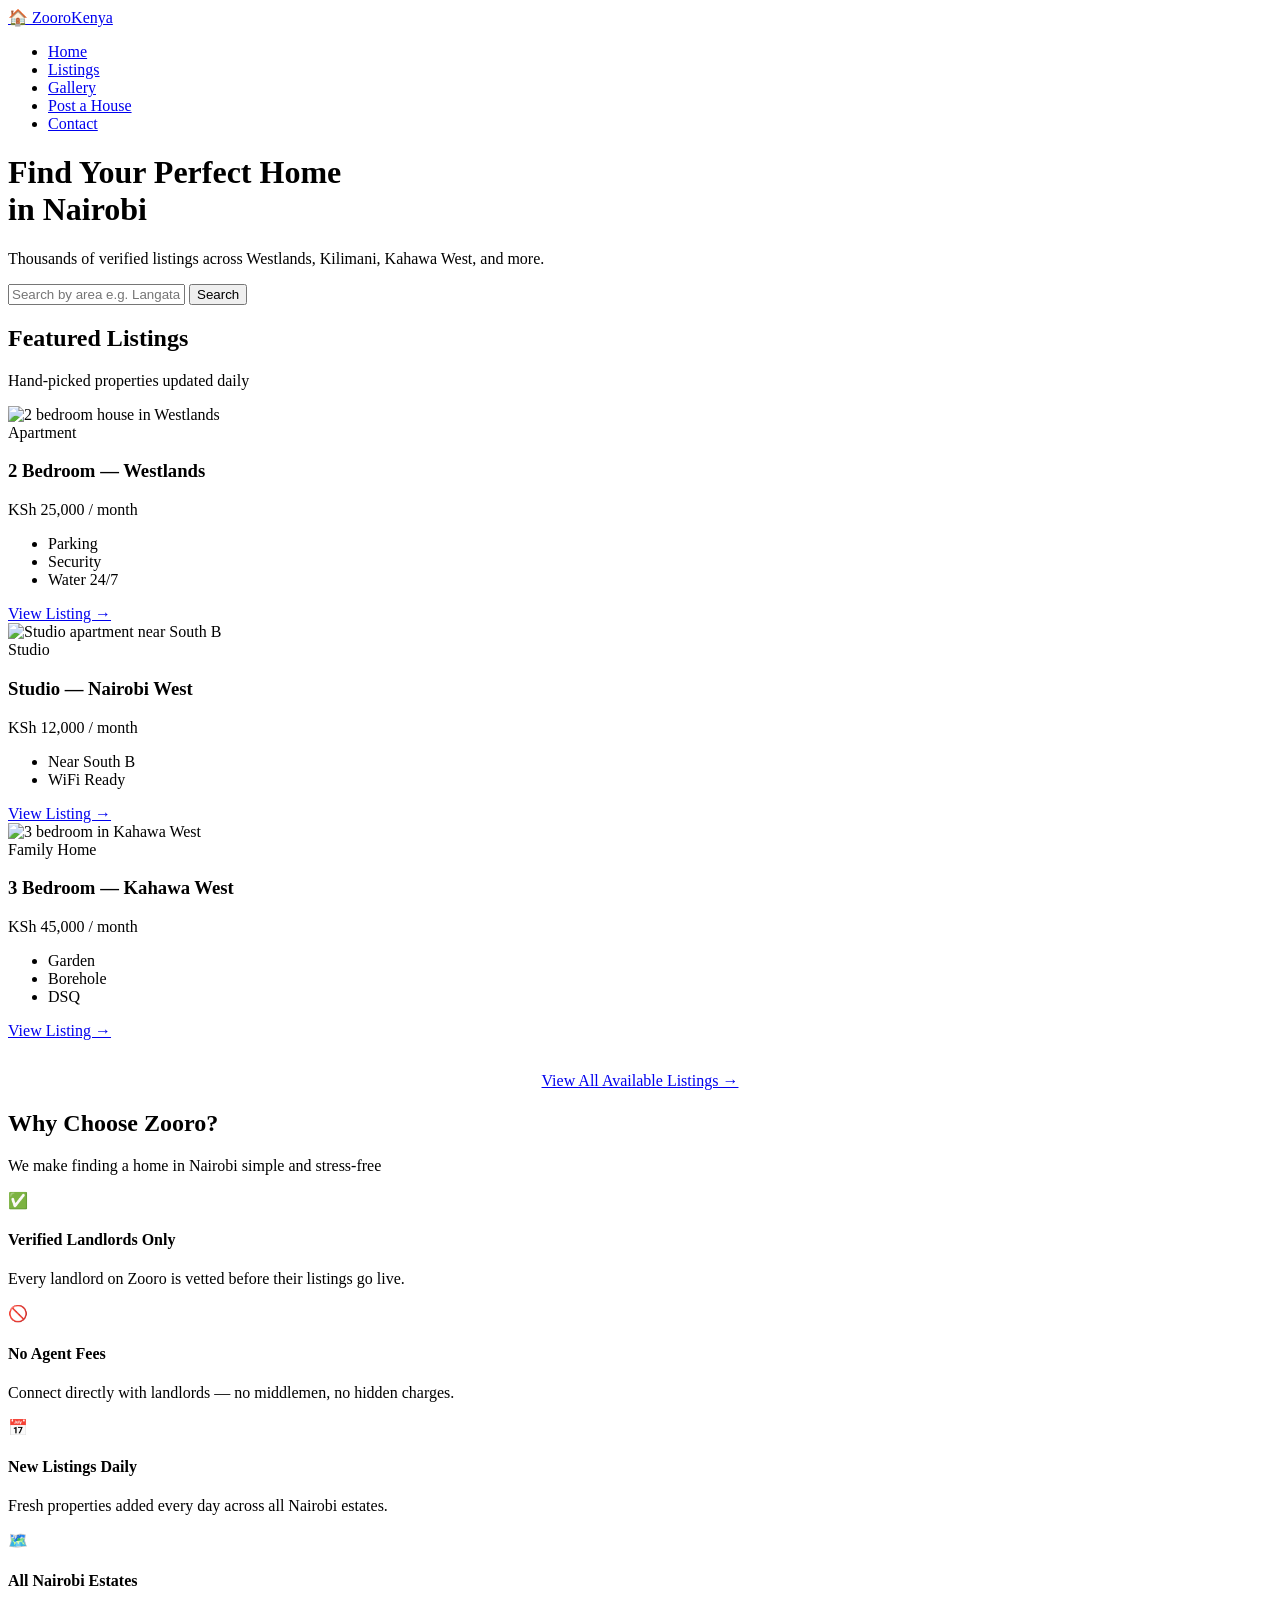
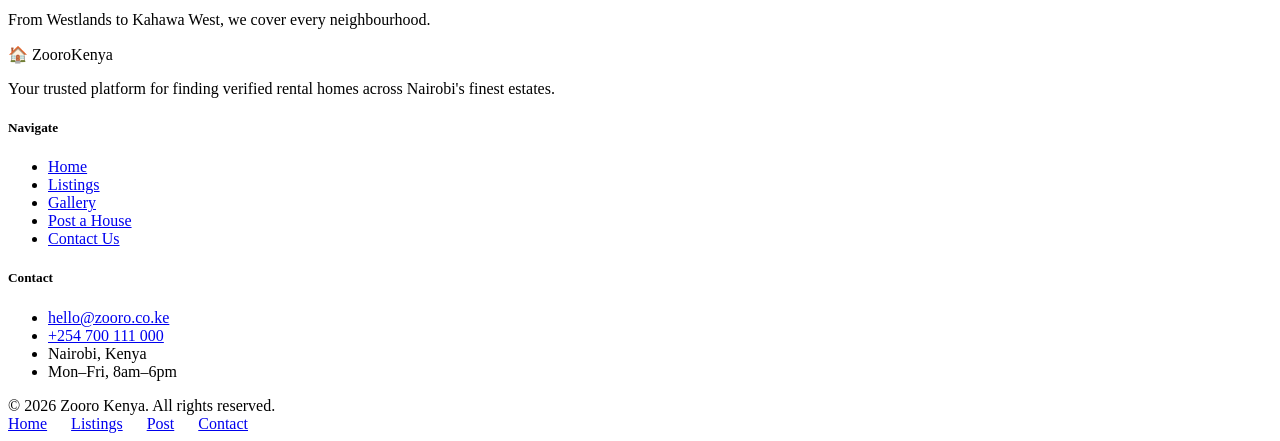
==== index.html @ 0224ecb9 "Add files via upload" ====
<!DOCTYPE html>
<html lang="en">
<head>
  <meta charset="UTF-8" />
  <meta name="viewport" content="width=device-width, initial-scale=1.0" />
  <title>Zooro — Find Your Home in Nairobi</title>
  <link rel="stylesheet" href="css/style.css" />
</head>
<body>

  <!-- NAVIGATION -->
  <nav>
    <div class="nav-container">
      <a href="index.html" class="nav-logo">
        <span class="logo-icon">🏠</span> Zooro<span>Kenya</span>
      </a>
      <ul class="nav-links">
        <li><a href="index.html" class="active">Home</a></li>
        <li><a href="listings.html">Listings</a></li>
        <li><a href="gallery.html">Gallery</a></li>
        <li><a href="post.html" class="nav-cta">Post a House</a></li>
        <li><a href="contact.html">Contact</a></li>
      </ul>
    </div>
  </nav>

  <!-- HERO -->
  <header class="hero">
    <div class="hero-content">
      <h1>Find Your Perfect Home<br/>in <span>Nairobi</span></h1>
      <p>Thousands of verified listings across Westlands, Kilimani, Kahawa West, and more.</p>
      <form class="search-bar" action="listings.html" method="get">
        <input type="text" name="area" placeholder="Search by area e.g. Langata, Kilimani..." />
        <button type="submit">Search</button>
      </form>
    </div>
  </header>

  <!-- FEATURED LISTINGS -->
  <section>
    <h2 class="section-title">Featured Listings</h2>
    <p class="section-subtitle">Hand-picked properties updated daily</p>
    <div class="listings-grid">

      <article class="listing-card">
        <img src="house1.jpg" alt="2 bedroom house in Westlands" />
        <div class="listing-card-body">
          <span class="listing-tag">Apartment</span>
          <h3>2 Bedroom — Westlands</h3>
          <p class="listing-price">KSh 25,000 <span>/ month</span></p>
          <ul class="listing-features">
            <li>Parking</li>
            <li>Security</li>
            <li>Water 24/7</li>
          </ul>
          <a href="listings.html" class="btn-view">View Listing →</a>
        </div>
      </article>

      <article class="listing-card">
        <img src="house2.jpg" alt="Studio apartment near South B" />
        <div class="listing-card-body">
          <span class="listing-tag">Studio</span>
          <h3>Studio — Nairobi West</h3>
          <p class="listing-price">KSh 12,000 <span>/ month</span></p>
          <ul class="listing-features">
            <li>Near South B</li>
            <li>WiFi Ready</li>
          </ul>
          <a href="listings.html" class="btn-view">View Listing →</a>
        </div>
      </article>

      <article class="listing-card">
        <img src="house3.jpg" alt="3 bedroom in Kahawa West" />
        <div class="listing-card-body">
          <span class="listing-tag">Family Home</span>
          <h3>3 Bedroom — Kahawa West</h3>
          <p class="listing-price">KSh 45,000 <span>/ month</span></p>
          <ul class="listing-features">
            <li>Garden</li>
            <li>Borehole</li>
            <li>DSQ</li>
          </ul>
          <a href="listings.html" class="btn-view">View Listing →</a>
        </div>
      </article>

    </div>
    <div style="text-align:center; margin-top:2rem;">
      <a href="listings.html" class="btn-primary">View All Available Listings →</a>
    </div>
  </section>

  <!-- WHY ZOORO -->
  <div class="features-section">
    <div class="features-inner">
      <h2 class="section-title">Why Choose Zooro?</h2>
      <p class="section-subtitle">We make finding a home in Nairobi simple and stress-free</p>
      <div class="features-grid">
        <div class="feature-card">
          <div class="feature-icon">✅</div>
          <h4>Verified Landlords Only</h4>
          <p>Every landlord on Zooro is vetted before their listings go live.</p>
        </div>
        <div class="feature-card">
          <div class="feature-icon">🚫</div>
          <h4>No Agent Fees</h4>
          <p>Connect directly with landlords — no middlemen, no hidden charges.</p>
        </div>
        <div class="feature-card">
          <div class="feature-icon">📅</div>
          <h4>New Listings Daily</h4>
          <p>Fresh properties added every day across all Nairobi estates.</p>
        </div>
        <div class="feature-card">
          <div class="feature-icon">🗺️</div>
          <h4>All Nairobi Estates</h4>
          <p>From Westlands to Kahawa West, we cover every neighbourhood.</p>
        </div>
      </div>
    </div>
  </div>

  <!-- FOOTER -->
  <footer>
    <div class="footer-inner">
      <div class="footer-brand">
        <div class="nav-logo">🏠 Zooro<span style="color:var(--gold)">Kenya</span></div>
        <p>Your trusted platform for finding verified rental homes across Nairobi's finest estates.</p>
      </div>
      <div class="footer-col">
        <h5>Navigate</h5>
        <ul>
          <li><a href="index.html">Home</a></li>
          <li><a href="listings.html">Listings</a></li>
          <li><a href="gallery.html">Gallery</a></li>
          <li><a href="post.html">Post a House</a></li>
          <li><a href="contact.html">Contact Us</a></li>
        </ul>
      </div>
      <div class="footer-col">
        <h5>Contact</h5>
        <ul>
          <li><a href="mailto:hello@zooro.co.ke">hello@zooro.co.ke</a></li>
          <li><a href="tel:+254700111000">+254 700 111 000</a></li>
          <li><span>Nairobi, Kenya</span></li>
          <li><span>Mon–Fri, 8am–6pm</span></li>
        </ul>
      </div>
    </div>
    <div class="footer-bottom">
      <span>© 2026 Zooro Kenya. All rights reserved.</span>
      <div style="display:flex;gap:1.5rem;">
        <a href="index.html">Home</a>
        <a href="listings.html">Listings</a>
        <a href="post.html">Post</a>
        <a href="contact.html">Contact</a>
      </div>
    </div>
  </footer>

</body>
</html>
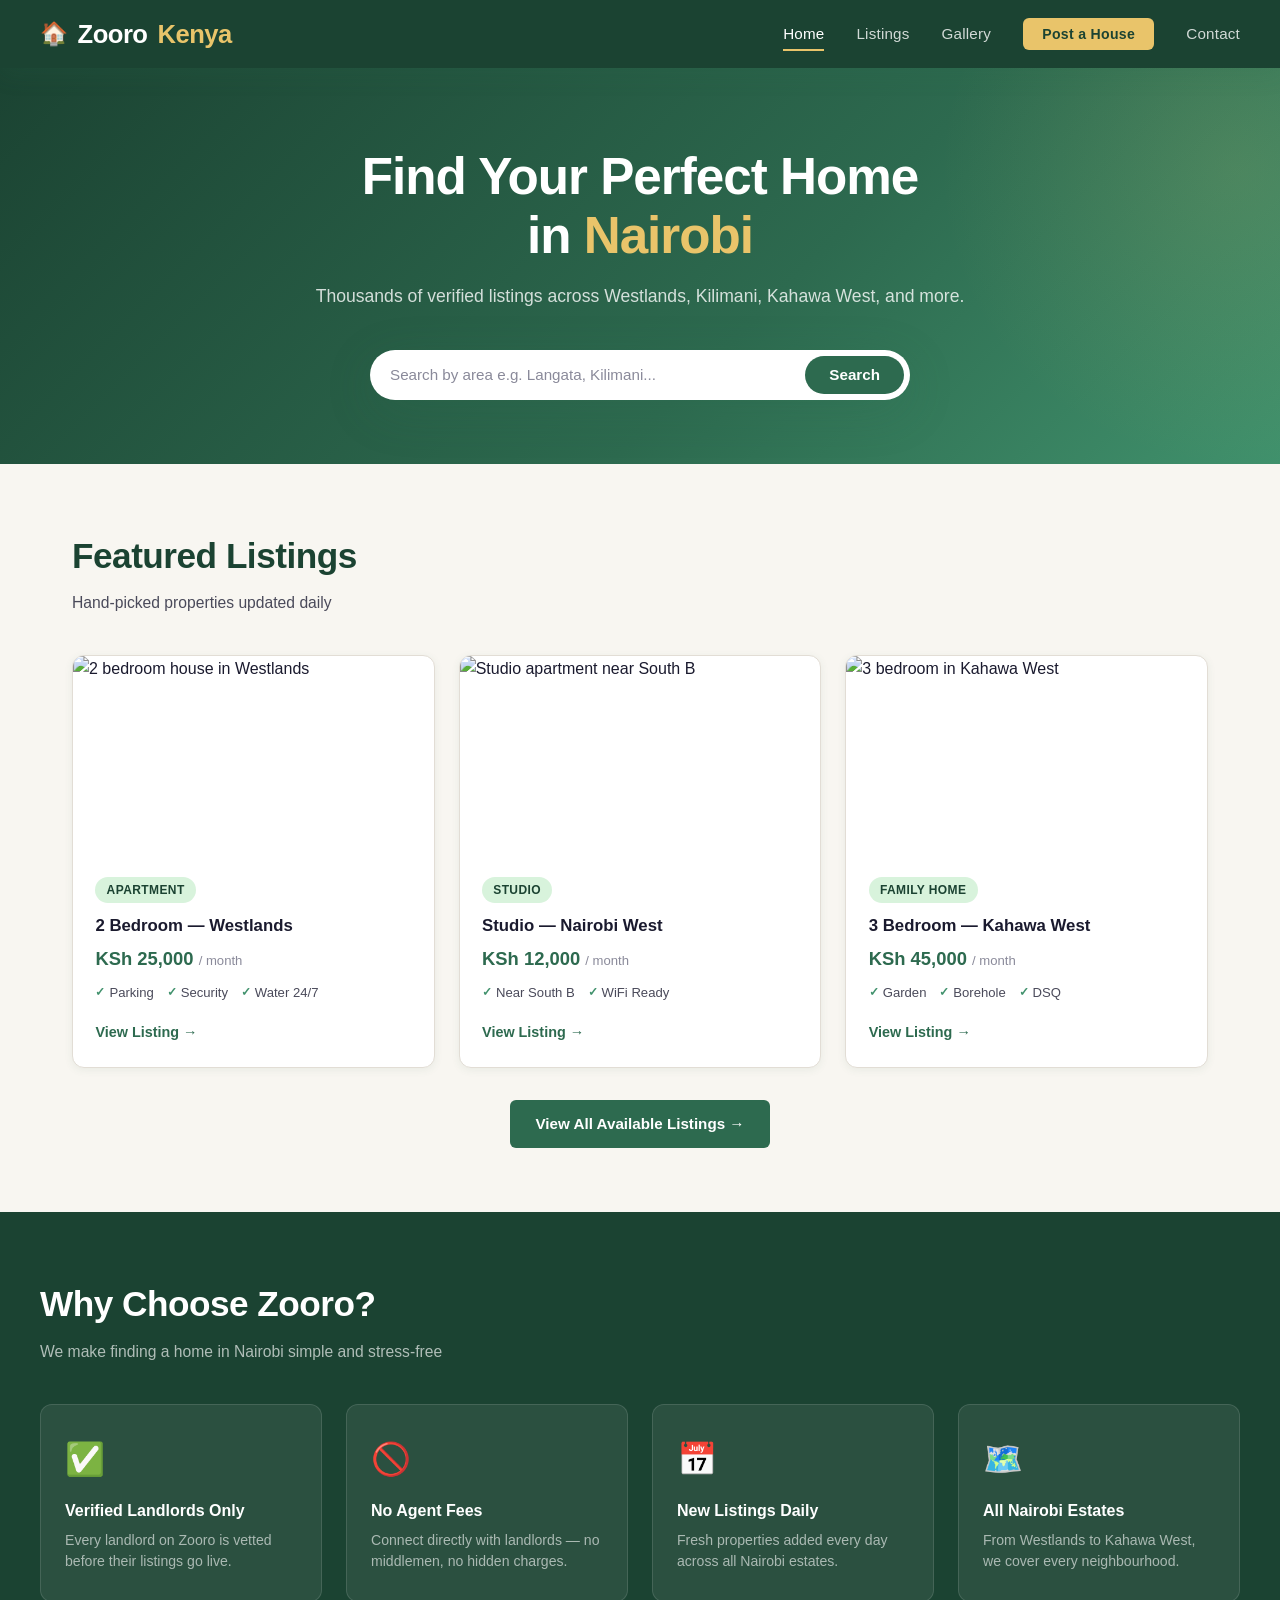
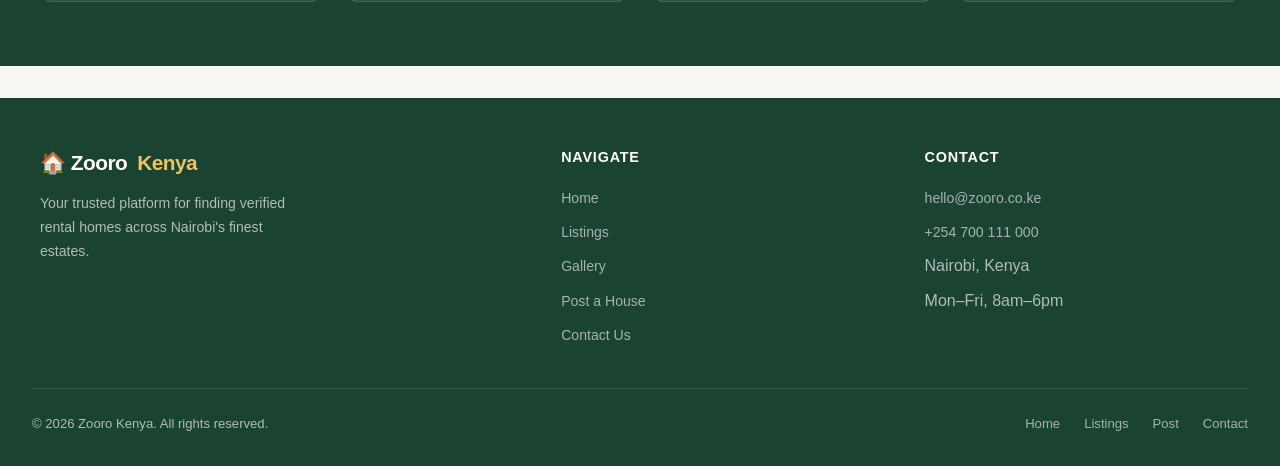
==== commit 93bd7180: "Update stylesheet link in index.html" ====
--- a/index.html
+++ b/index.html
@@ -4,7 +4,7 @@
   <meta charset="UTF-8" />
   <meta name="viewport" content="width=device-width, initial-scale=1.0" />
   <title>Zooro — Find Your Home in Nairobi</title>
-  <link rel="stylesheet" href="css/style.css" />
+  <link rel="stylesheet" href="style.css" />
 </head>
 <body>
 
--- a/style.css
+++ b/style.css
@@ -0,0 +1,1129 @@
+/* ============================================
+   ZOORO KENYA — External Stylesheet
+   CSS Lab | Web Application Development
+   ============================================ */
+
+/* --- Google Fonts Import --- */
+@import url('https://fonts.googleapis.com/css2?family=Outfit:wght@300;400;600;700;800&family=Inter:wght@300;400;500;600&display=swap');
+
+/* --- CSS Custom Properties (Tokens) --- */
+:root {
+  --green-dark:   #1B4332;
+  --green-main:   #2D6A4F;
+  --green-mid:    #40916C;
+  --green-light:  #95D5B2;
+  --green-pale:   #D8F3DC;
+  --gold:         #E9C46A;
+  --gold-dark:    #C9A227;
+  --bg:           #F8F6F1;
+  --bg-card:      #FFFFFF;
+  --text-dark:    #1A1A2E;
+  --text-mid:     #4A4A5A;
+  --text-light:   #8A8A9A;
+  --border:       #E2DDD5;
+  --shadow-sm:    0 2px 8px rgba(45,106,79,0.08);
+  --shadow-md:    0 6px 24px rgba(45,106,79,0.14);
+  --shadow-lg:    0 12px 48px rgba(45,106,79,0.18);
+  --radius-sm:    6px;
+  --radius-md:    12px;
+  --radius-lg:    20px;
+  --font-display: 'Outfit', sans-serif;
+  --font-body:    'Inter', sans-serif;
+  --transition:   all 0.3s cubic-bezier(0.4, 0, 0.2, 1);
+}
+
+/* --- Reset & Base --- */
+*, *::before, *::after {
+  box-sizing: border-box;
+  margin: 0;
+  padding: 0;
+}
+
+html { scroll-behavior: smooth; }
+
+body {
+  font-family: var(--font-body);
+  background-color: var(--bg);
+  color: var(--text-dark);
+  line-height: 1.6;
+  font-size: 16px;
+}
+
+img {
+  max-width: 100%;
+  display: block;
+}
+
+a {
+  color: var(--green-main);
+  text-decoration: none;
+  transition: var(--transition);
+}
+
+a:hover { color: var(--green-dark); }
+
+ul { list-style: none; }
+
+/* ============================================
+   NAVIGATION BAR — Flexbox
+   ============================================ */
+nav {
+  background-color: var(--green-dark);
+  padding: 0 2rem;
+  position: sticky;
+  top: 0;
+  z-index: 1000;
+  box-shadow: var(--shadow-md);
+}
+
+.nav-container {
+  display: flex;
+  align-items: center;
+  justify-content: space-between;
+  max-width: 1200px;
+  margin: 0 auto;
+  height: 68px;
+}
+
+.nav-logo {
+  display: flex;
+  align-items: center;
+  gap: 10px;
+  font-family: var(--font-display);
+  font-size: 1.6rem;
+  font-weight: 800;
+  color: #fff;
+  letter-spacing: -0.5px;
+}
+
+.nav-logo span {
+  color: var(--gold);
+}
+
+.nav-logo .logo-icon {
+  font-size: 1.4rem;
+}
+
+.nav-links {
+  display: flex;
+  align-items: center;
+  gap: 2rem;
+}
+
+.nav-links a {
+  color: rgba(255,255,255,0.80);
+  font-family: var(--font-body);
+  font-size: 0.95rem;
+  font-weight: 500;
+  padding: 0.4rem 0;
+  position: relative;
+  letter-spacing: 0.2px;
+}
+
+.nav-links a::after {
+  content: '';
+  position: absolute;
+  bottom: -2px;
+  left: 0;
+  width: 0;
+  height: 2px;
+  background: var(--gold);
+  transition: var(--transition);
+}
+
+.nav-links a:hover,
+.nav-links a.active {
+  color: #fff;
+}
+
+.nav-links a:hover::after,
+.nav-links a.active::after {
+  width: 100%;
+}
+
+.nav-links a.nav-cta {
+  background: var(--gold);
+  color: var(--green-dark);
+  padding: 0.5rem 1.2rem;
+  border-radius: var(--radius-sm);
+  font-weight: 700;
+  font-size: 0.88rem;
+  letter-spacing: 0.3px;
+}
+
+.nav-links a.nav-cta:hover {
+  background: var(--gold-dark);
+  color: #fff;
+}
+
+.nav-links a.nav-cta::after { display: none; }
+
+/* ============================================
+   HERO SECTION (index.html)
+   ============================================ */
+.hero {
+  background: linear-gradient(135deg, var(--green-dark) 0%, var(--green-main) 60%, var(--green-mid) 100%);
+  padding: 5rem 2rem 4rem;
+  text-align: center;
+  position: relative;
+  overflow: hidden;
+}
+
+.hero::before {
+  content: '';
+  position: absolute;
+  top: -50%;
+  right: -20%;
+  width: 600px;
+  height: 600px;
+  background: radial-gradient(circle, rgba(233,196,106,0.12) 0%, transparent 70%);
+  pointer-events: none;
+}
+
+.hero-content {
+  max-width: 720px;
+  margin: 0 auto;
+  position: relative;
+  z-index: 1;
+}
+
+.hero h1 {
+  font-family: var(--font-display);
+  font-size: clamp(2rem, 5vw, 3.2rem);
+  font-weight: 800;
+  color: #fff;
+  line-height: 1.15;
+  letter-spacing: -1px;
+  margin-bottom: 1rem;
+}
+
+.hero h1 span { color: var(--gold); }
+
+.hero p {
+  color: rgba(255,255,255,0.80);
+  font-size: 1.1rem;
+  margin-bottom: 2.5rem;
+  font-weight: 300;
+}
+
+/* Search Bar */
+.search-bar {
+  display: flex;
+  gap: 0;
+  max-width: 540px;
+  margin: 0 auto;
+  background: #fff;
+  border-radius: 50px;
+  padding: 6px 6px 6px 20px;
+  box-shadow: var(--shadow-lg);
+  align-items: center;
+}
+
+.search-bar input {
+  flex: 1;
+  border: none;
+  outline: none;
+  font-family: var(--font-body);
+  font-size: 0.95rem;
+  color: var(--text-dark);
+  background: transparent;
+}
+
+.search-bar input::placeholder { color: var(--text-light); }
+
+.search-bar button {
+  background: var(--green-main);
+  color: #fff;
+  border: none;
+  padding: 0.65rem 1.5rem;
+  border-radius: 50px;
+  font-family: var(--font-display);
+  font-size: 0.95rem;
+  font-weight: 600;
+  cursor: pointer;
+  transition: var(--transition);
+}
+
+.search-bar button:hover {
+  background: var(--green-dark);
+  transform: scale(1.03);
+}
+
+/* ============================================
+   SECTION SHARED STYLES
+   ============================================ */
+section {
+  padding: 4rem 2rem;
+  max-width: 1200px;
+  margin: 0 auto;
+}
+
+.section-title {
+  font-family: var(--font-display);
+  font-size: clamp(1.5rem, 3vw, 2.2rem);
+  font-weight: 700;
+  color: var(--green-dark);
+  margin-bottom: 0.4rem;
+  letter-spacing: -0.5px;
+}
+
+.section-subtitle {
+  color: var(--text-mid);
+  margin-bottom: 2.5rem;
+  font-size: 0.98rem;
+}
+
+/* ============================================
+   LISTING CARDS
+   ============================================ */
+.listings-grid {
+  display: grid;
+  grid-template-columns: repeat(auto-fit, minmax(280px, 1fr));
+  gap: 1.5rem;
+}
+
+.listing-card {
+  background: var(--bg-card);
+  border-radius: var(--radius-md);
+  overflow: hidden;
+  box-shadow: var(--shadow-sm);
+  border: 1px solid var(--border);
+  transition: var(--transition);
+}
+
+.listing-card:hover {
+  transform: translateY(-6px);
+  box-shadow: var(--shadow-lg);
+}
+
+.listing-card img {
+  width: 100%;
+  height: 200px;
+  object-fit: cover;
+}
+
+.listing-card-body {
+  padding: 1.2rem 1.4rem 1.4rem;
+}
+
+.listing-tag {
+  display: inline-block;
+  background: var(--green-pale);
+  color: var(--green-dark);
+  font-size: 0.75rem;
+  font-weight: 600;
+  padding: 0.2rem 0.7rem;
+  border-radius: 50px;
+  margin-bottom: 0.6rem;
+  letter-spacing: 0.4px;
+  text-transform: uppercase;
+}
+
+.listing-card h3 {
+  font-family: var(--font-display);
+  font-size: 1.05rem;
+  font-weight: 700;
+  color: var(--text-dark);
+  margin-bottom: 0.3rem;
+}
+
+.listing-price {
+  font-size: 1.15rem;
+  font-weight: 700;
+  color: var(--green-main);
+  margin-bottom: 0.5rem;
+}
+
+.listing-price span {
+  font-size: 0.82rem;
+  font-weight: 400;
+  color: var(--text-light);
+}
+
+.listing-features {
+  display: flex;
+  gap: 0.8rem;
+  flex-wrap: wrap;
+  margin-bottom: 1rem;
+}
+
+.listing-features li {
+  font-size: 0.82rem;
+  color: var(--text-mid);
+  display: flex;
+  align-items: center;
+  gap: 4px;
+}
+
+.listing-features li::before {
+  content: '✓';
+  color: var(--green-mid);
+  font-weight: 700;
+  font-size: 0.75rem;
+}
+
+.btn-view {
+  display: inline-flex;
+  align-items: center;
+  gap: 6px;
+  color: var(--green-main);
+  font-weight: 600;
+  font-size: 0.9rem;
+  transition: var(--transition);
+}
+
+.btn-view:hover {
+  gap: 10px;
+  color: var(--green-dark);
+}
+
+/* ============================================
+   WHY CHOOSE ZOORO — Feature Grid
+   ============================================ */
+.features-section {
+  background: var(--green-dark);
+  padding: 4rem 2rem;
+}
+
+.features-inner {
+  max-width: 1200px;
+  margin: 0 auto;
+}
+
+.features-section .section-title { color: #fff; }
+.features-section .section-subtitle { color: rgba(255,255,255,0.65); }
+
+.features-grid {
+  display: grid;
+  grid-template-columns: repeat(auto-fit, minmax(220px, 1fr));
+  gap: 1.5rem;
+  margin-top: 2rem;
+}
+
+.feature-card {
+  background: rgba(255,255,255,0.07);
+  border: 1px solid rgba(255,255,255,0.12);
+  border-radius: var(--radius-md);
+  padding: 1.8rem 1.5rem;
+  transition: var(--transition);
+}
+
+.feature-card:hover {
+  background: rgba(233,196,106,0.12);
+  border-color: var(--gold);
+  transform: translateY(-4px);
+}
+
+.feature-icon {
+  font-size: 2rem;
+  margin-bottom: 0.8rem;
+}
+
+.feature-card h4 {
+  font-family: var(--font-display);
+  color: #fff;
+  font-size: 1rem;
+  font-weight: 600;
+  margin-bottom: 0.4rem;
+}
+
+.feature-card p {
+  color: rgba(255,255,255,0.60);
+  font-size: 0.88rem;
+  line-height: 1.5;
+}
+
+/* ============================================
+   FILTER BAR (listings.html)
+   ============================================ */
+.filter-bar {
+  background: var(--bg-card);
+  border: 1px solid var(--border);
+  border-radius: var(--radius-md);
+  padding: 1.2rem 1.5rem;
+  display: flex;
+  gap: 1rem;
+  flex-wrap: wrap;
+  align-items: flex-end;
+  margin-bottom: 2rem;
+  box-shadow: var(--shadow-sm);
+}
+
+.filter-group {
+  display: flex;
+  flex-direction: column;
+  gap: 4px;
+  flex: 1;
+  min-width: 150px;
+}
+
+.filter-group label {
+  font-size: 0.78rem;
+  font-weight: 600;
+  color: var(--text-mid);
+  text-transform: uppercase;
+  letter-spacing: 0.5px;
+}
+
+.filter-group select {
+  padding: 0.6rem 0.9rem;
+  border: 1.5px solid var(--border);
+  border-radius: var(--radius-sm);
+  font-family: var(--font-body);
+  font-size: 0.92rem;
+  color: var(--text-dark);
+  background: var(--bg);
+  cursor: pointer;
+  transition: var(--transition);
+  appearance: none;
+  background-image: url("data:image/svg+xml,%3Csvg xmlns='http://www.w3.org/2000/svg' width='12' height='8' viewBox='0 0 12 8'%3E%3Cpath d='M1 1l5 5 5-5' stroke='%232D6A4F' stroke-width='1.5' fill='none' stroke-linecap='round'/%3E%3C/svg%3E");
+  background-repeat: no-repeat;
+  background-position: right 12px center;
+  padding-right: 2rem;
+}
+
+.filter-group select:focus {
+  outline: none;
+  border-color: var(--green-main);
+  box-shadow: 0 0 0 3px rgba(45,106,79,0.12);
+}
+
+/* Summary Table */
+.summary-table {
+  width: 100%;
+  border-collapse: collapse;
+  margin-top: 2.5rem;
+  background: var(--bg-card);
+  border-radius: var(--radius-md);
+  overflow: hidden;
+  box-shadow: var(--shadow-sm);
+}
+
+.summary-table th {
+  background: var(--green-dark);
+  color: #fff;
+  font-family: var(--font-display);
+  font-size: 0.88rem;
+  font-weight: 600;
+  padding: 1rem 1.2rem;
+  text-align: left;
+  letter-spacing: 0.4px;
+  text-transform: uppercase;
+}
+
+.summary-table td {
+  padding: 0.9rem 1.2rem;
+  font-size: 0.92rem;
+  color: var(--text-mid);
+  border-bottom: 1px solid var(--border);
+}
+
+.summary-table tr:last-child td { border-bottom: none; }
+
+.summary-table tr:hover td {
+  background: var(--green-pale);
+}
+
+.status-badge {
+  display: inline-block;
+  padding: 0.2rem 0.7rem;
+  border-radius: 50px;
+  font-size: 0.75rem;
+  font-weight: 600;
+}
+
+.status-badge.available {
+  background: #D8F3DC;
+  color: var(--green-dark);
+}
+
+.status-badge.taken {
+  background: #FFE5E5;
+  color: #C0392B;
+}
+
+/* ============================================
+   FORMS (post.html & contact.html)
+   ============================================ */
+.form-section {
+  max-width: 720px;
+  margin: 0 auto;
+  padding: 3rem 2rem;
+}
+
+.form-header {
+  margin-bottom: 2.5rem;
+}
+
+.form-header h2 {
+  font-family: var(--font-display);
+  font-size: clamp(1.6rem, 3vw, 2.2rem);
+  font-weight: 800;
+  color: var(--green-dark);
+  margin-bottom: 0.4rem;
+  letter-spacing: -0.5px;
+}
+
+.form-header p {
+  color: var(--text-mid);
+  font-size: 0.98rem;
+}
+
+.form-card {
+  background: var(--bg-card);
+  border-radius: var(--radius-lg);
+  padding: 2.5rem;
+  box-shadow: var(--shadow-md);
+  border: 1px solid var(--border);
+}
+
+.form-group {
+  margin-bottom: 1.4rem;
+}
+
+.form-group label {
+  display: block;
+  font-size: 0.85rem;
+  font-weight: 600;
+  color: var(--text-dark);
+  margin-bottom: 0.45rem;
+  letter-spacing: 0.2px;
+}
+
+.form-group input,
+.form-group select,
+.form-group textarea {
+  width: 100%;
+  padding: 0.75rem 1rem;
+  border: 1.5px solid var(--border);
+  border-radius: var(--radius-sm);
+  font-family: var(--font-body);
+  font-size: 0.95rem;
+  color: var(--text-dark);
+  background: var(--bg);
+  transition: var(--transition);
+}
+
+.form-group input::placeholder,
+.form-group textarea::placeholder {
+  color: var(--text-light);
+}
+
+.form-group input:focus,
+.form-group select:focus,
+.form-group textarea:focus {
+  outline: none;
+  border-color: var(--green-main);
+  background: #fff;
+  box-shadow: 0 0 0 3px rgba(45,106,79,0.10);
+}
+
+.form-group textarea {
+  resize: vertical;
+  min-height: 120px;
+  line-height: 1.6;
+}
+
+.form-row {
+  display: grid;
+  grid-template-columns: 1fr 1fr;
+  gap: 1rem;
+}
+
+/* File Upload */
+.file-upload-area {
+  border: 2px dashed var(--green-light);
+  border-radius: var(--radius-md);
+  padding: 2rem;
+  text-align: center;
+  background: var(--green-pale);
+  cursor: pointer;
+  transition: var(--transition);
+}
+
+.file-upload-area:hover {
+  border-color: var(--green-main);
+  background: #C7EDCC;
+}
+
+.file-upload-area input[type="file"] {
+  display: none;
+}
+
+.file-upload-area .upload-icon { font-size: 2rem; margin-bottom: 0.5rem; }
+
+.file-upload-area p {
+  color: var(--green-dark);
+  font-size: 0.9rem;
+  font-weight: 500;
+}
+
+.file-upload-area span {
+  color: var(--text-light);
+  font-size: 0.8rem;
+}
+
+/* Checkbox */
+.checkbox-label {
+  display: flex;
+  align-items: flex-start;
+  gap: 0.7rem;
+  font-size: 0.88rem;
+  color: var(--text-mid);
+  cursor: pointer;
+  line-height: 1.5;
+}
+
+.checkbox-label input[type="checkbox"] {
+  width: 18px;
+  height: 18px;
+  min-width: 18px;
+  accent-color: var(--green-main);
+  cursor: pointer;
+  margin-top: 2px;
+}
+
+/* Submit Button */
+.btn-submit {
+  width: 100%;
+  padding: 1rem;
+  background: var(--green-main);
+  color: #fff;
+  border: none;
+  border-radius: var(--radius-sm);
+  font-family: var(--font-display);
+  font-size: 1rem;
+  font-weight: 700;
+  cursor: pointer;
+  transition: var(--transition);
+  letter-spacing: 0.3px;
+  margin-top: 0.5rem;
+}
+
+.btn-submit:hover {
+  background: var(--green-dark);
+  transform: translateY(-2px);
+  box-shadow: var(--shadow-md);
+}
+
+.btn-submit:active { transform: translateY(0); }
+
+/* ============================================
+   CONTACT PAGE LAYOUT
+   ============================================ */
+.contact-layout {
+  display: grid;
+  grid-template-columns: 1fr 380px;
+  gap: 3rem;
+  max-width: 1100px;
+  margin: 0 auto;
+  padding: 3rem 2rem;
+  align-items: start;
+}
+
+.contact-details-card {
+  background: var(--green-dark);
+  border-radius: var(--radius-lg);
+  padding: 2.5rem;
+  color: #fff;
+  position: sticky;
+  top: 90px;
+}
+
+.contact-details-card h3 {
+  font-family: var(--font-display);
+  font-size: 1.3rem;
+  font-weight: 700;
+  margin-bottom: 2rem;
+  color: var(--gold);
+}
+
+.contact-item {
+  display: flex;
+  align-items: flex-start;
+  gap: 1rem;
+  margin-bottom: 1.5rem;
+}
+
+.contact-item-icon {
+  font-size: 1.3rem;
+  min-width: 2rem;
+  text-align: center;
+}
+
+.contact-item-text p {
+  font-size: 0.88rem;
+  color: rgba(255,255,255,0.55);
+  margin-bottom: 2px;
+  text-transform: uppercase;
+  font-weight: 600;
+  letter-spacing: 0.4px;
+}
+
+.contact-item-text a,
+.contact-item-text span {
+  color: #fff;
+  font-size: 0.95rem;
+}
+
+.contact-item-text a:hover { color: var(--gold); }
+
+.social-links {
+  display: flex;
+  gap: 0.8rem;
+  margin-top: 2rem;
+  padding-top: 1.5rem;
+  border-top: 1px solid rgba(255,255,255,0.15);
+}
+
+.social-link {
+  display: flex;
+  align-items: center;
+  justify-content: center;
+  width: 40px;
+  height: 40px;
+  border-radius: 50%;
+  background: rgba(255,255,255,0.10);
+  color: #fff;
+  font-size: 0.85rem;
+  font-weight: 600;
+  transition: var(--transition);
+}
+
+.social-link:hover {
+  background: var(--gold);
+  color: var(--green-dark);
+  transform: translateY(-3px);
+}
+
+/* ============================================
+   GALLERY PAGE — CSS Flip Cards (SIGNATURE)
+   ============================================ */
+.gallery-hero {
+  background: linear-gradient(135deg, var(--green-dark), var(--green-mid));
+  padding: 3.5rem 2rem;
+  text-align: center;
+}
+
+.gallery-hero h1 {
+  font-family: var(--font-display);
+  font-size: clamp(1.8rem, 4vw, 2.8rem);
+  font-weight: 800;
+  color: #fff;
+  letter-spacing: -0.5px;
+}
+
+.gallery-hero p {
+  color: rgba(255,255,255,0.75);
+  margin-top: 0.5rem;
+  font-size: 1rem;
+}
+
+.gallery-grid {
+  display: grid;
+  grid-template-columns: repeat(auto-fill, minmax(280px, 1fr));
+  gap: 2rem;
+  padding: 3rem 2rem;
+  max-width: 1200px;
+  margin: 0 auto;
+}
+
+/* Flip Card */
+.flip-card {
+  height: 320px;
+  perspective: 1000px;
+  cursor: pointer;
+}
+
+.flip-card-inner {
+  position: relative;
+  width: 100%;
+  height: 100%;
+  transition: transform 0.65s cubic-bezier(0.4, 0, 0.2, 1);
+  transform-style: preserve-3d;
+}
+
+.flip-card:hover .flip-card-inner {
+  transform: rotateY(180deg);
+}
+
+.flip-card-front,
+.flip-card-back {
+  position: absolute;
+  width: 100%;
+  height: 100%;
+  backface-visibility: hidden;
+  border-radius: var(--radius-md);
+  overflow: hidden;
+}
+
+/* Front */
+.flip-card-front {
+  background: var(--bg-card);
+  box-shadow: var(--shadow-sm);
+  border: 1px solid var(--border);
+}
+
+.flip-card-front img {
+  width: 100%;
+  height: 220px;
+  object-fit: cover;
+}
+
+.flip-card-front .card-caption {
+  padding: 1rem 1.2rem;
+}
+
+.flip-card-front .card-caption h4 {
+  font-family: var(--font-display);
+  font-size: 1rem;
+  font-weight: 700;
+  color: var(--text-dark);
+  margin-bottom: 0.2rem;
+}
+
+.flip-card-front .card-caption p {
+  font-size: 0.82rem;
+  color: var(--text-light);
+}
+
+/* Back */
+.flip-card-back {
+  background: linear-gradient(145deg, var(--green-dark), var(--green-main));
+  transform: rotateY(180deg);
+  display: flex;
+  flex-direction: column;
+  align-items: center;
+  justify-content: center;
+  padding: 2rem;
+  text-align: center;
+  gap: 0.8rem;
+}
+
+.flip-card-back .back-icon {
+  font-size: 2.5rem;
+  margin-bottom: 0.4rem;
+}
+
+.flip-card-back h4 {
+  font-family: var(--font-display);
+  color: #fff;
+  font-size: 1.15rem;
+  font-weight: 700;
+}
+
+.flip-card-back .back-price {
+  color: var(--gold);
+  font-size: 1.3rem;
+  font-weight: 800;
+  font-family: var(--font-display);
+}
+
+.flip-card-back p {
+  color: rgba(255,255,255,0.75);
+  font-size: 0.88rem;
+  line-height: 1.5;
+}
+
+.flip-card-back a {
+  display: inline-block;
+  margin-top: 0.5rem;
+  padding: 0.55rem 1.4rem;
+  background: var(--gold);
+  color: var(--green-dark);
+  border-radius: 50px;
+  font-weight: 700;
+  font-size: 0.88rem;
+  transition: var(--transition);
+}
+
+.flip-card-back a:hover {
+  background: #fff;
+  transform: scale(1.05);
+}
+
+/* ============================================
+   FOOTER
+   ============================================ */
+footer {
+  background: var(--green-dark);
+  color: rgba(255,255,255,0.65);
+  padding: 3rem 2rem 2rem;
+  margin-top: 2rem;
+}
+
+.footer-inner {
+  max-width: 1200px;
+  margin: 0 auto;
+  display: grid;
+  grid-template-columns: 1.5fr repeat(2, 1fr);
+  gap: 3rem;
+  margin-bottom: 2.5rem;
+}
+
+.footer-brand p {
+  font-size: 0.88rem;
+  line-height: 1.7;
+  max-width: 260px;
+  margin-top: 0.8rem;
+}
+
+.footer-brand .nav-logo {
+  font-size: 1.3rem;
+  color: #fff;
+}
+
+.footer-col h5 {
+  font-family: var(--font-display);
+  color: #fff;
+  font-size: 0.9rem;
+  font-weight: 700;
+  text-transform: uppercase;
+  letter-spacing: 0.8px;
+  margin-bottom: 1rem;
+}
+
+.footer-col ul {
+  display: flex;
+  flex-direction: column;
+  gap: 0.55rem;
+}
+
+.footer-col ul a {
+  color: rgba(255,255,255,0.60);
+  font-size: 0.88rem;
+  transition: var(--transition);
+}
+
+.footer-col ul a:hover { color: var(--gold); }
+
+.footer-bottom {
+  border-top: 1px solid rgba(255,255,255,0.12);
+  padding-top: 1.5rem;
+  display: flex;
+  justify-content: space-between;
+  align-items: center;
+  font-size: 0.82rem;
+}
+
+.footer-bottom a { color: rgba(255,255,255,0.60); }
+.footer-bottom a:hover { color: var(--gold); }
+
+/* ============================================
+   BUTTONS & BADGES
+   ============================================ */
+.btn-primary {
+  display: inline-flex;
+  align-items: center;
+  gap: 8px;
+  background: var(--green-main);
+  color: #fff;
+  padding: 0.75rem 1.6rem;
+  border-radius: var(--radius-sm);
+  font-family: var(--font-display);
+  font-weight: 700;
+  font-size: 0.95rem;
+  border: none;
+  cursor: pointer;
+  transition: var(--transition);
+}
+
+.btn-primary:hover {
+  background: var(--green-dark);
+  color: #fff;
+  transform: translateY(-2px);
+  box-shadow: var(--shadow-md);
+}
+
+.btn-outline {
+  display: inline-flex;
+  align-items: center;
+  gap: 8px;
+  background: transparent;
+  color: var(--green-main);
+  padding: 0.7rem 1.5rem;
+  border-radius: var(--radius-sm);
+  font-family: var(--font-display);
+  font-weight: 700;
+  font-size: 0.95rem;
+  border: 2px solid var(--green-main);
+  cursor: pointer;
+  transition: var(--transition);
+}
+
+.btn-outline:hover {
+  background: var(--green-main);
+  color: #fff;
+}
+
+/* ============================================
+   PAGE HEADER (inner pages)
+   ============================================ */
+.page-header {
+  background: linear-gradient(135deg, var(--green-dark) 0%, var(--green-mid) 100%);
+  padding: 3rem 2rem;
+  text-align: center;
+}
+
+.page-header h1 {
+  font-family: var(--font-display);
+  color: #fff;
+  font-size: clamp(1.8rem, 4vw, 2.5rem);
+  font-weight: 800;
+  letter-spacing: -0.5px;
+}
+
+.page-header p {
+  color: rgba(255,255,255,0.75);
+  margin-top: 0.5rem;
+  font-size: 1rem;
+}
+
+/* ============================================
+   RESPONSIVE DESIGN
+   ============================================ */
+@media (max-width: 900px) {
+  .contact-layout {
+    grid-template-columns: 1fr;
+  }
+  .contact-details-card { position: static; }
+  .footer-inner { grid-template-columns: 1fr 1fr; gap: 2rem; }
+  .footer-brand { grid-column: 1 / -1; }
+}
+
+@media (max-width: 640px) {
+  .nav-links { gap: 1rem; }
+  .nav-links a { font-size: 0.85rem; }
+  .form-row { grid-template-columns: 1fr; }
+  .filter-bar { flex-direction: column; }
+  .filter-group { min-width: 100%; }
+  .footer-inner { grid-template-columns: 1fr; }
+  .footer-bottom { flex-direction: column; gap: 0.5rem; text-align: center; }
+  .gallery-grid { grid-template-columns: 1fr; }
+  .listings-grid { grid-template-columns: 1fr; }
+  .features-grid { grid-template-columns: 1fr 1fr; }
+}
+
+@media (max-width: 420px) {
+  nav { padding: 0 1rem; }
+  .nav-logo { font-size: 1.3rem; }
+  .nav-links { gap: 0.7rem; }
+  .nav-links a.nav-cta { padding: 0.45rem 0.9rem; }
+  .features-grid { grid-template-columns: 1fr; }
+}
+
+/* ============================================
+   ACCESSIBILITY & MOTION
+   ============================================ */
+@media (prefers-reduced-motion: reduce) {
+  *, *::before, *::after {
+    animation-duration: 0.01ms !important;
+    transition-duration: 0.01ms !important;
+  }
+  .flip-card-inner { transition: none; }
+}
+
+:focus-visible {
+  outline: 3px solid var(--gold);
+  outline-offset: 3px;
+}
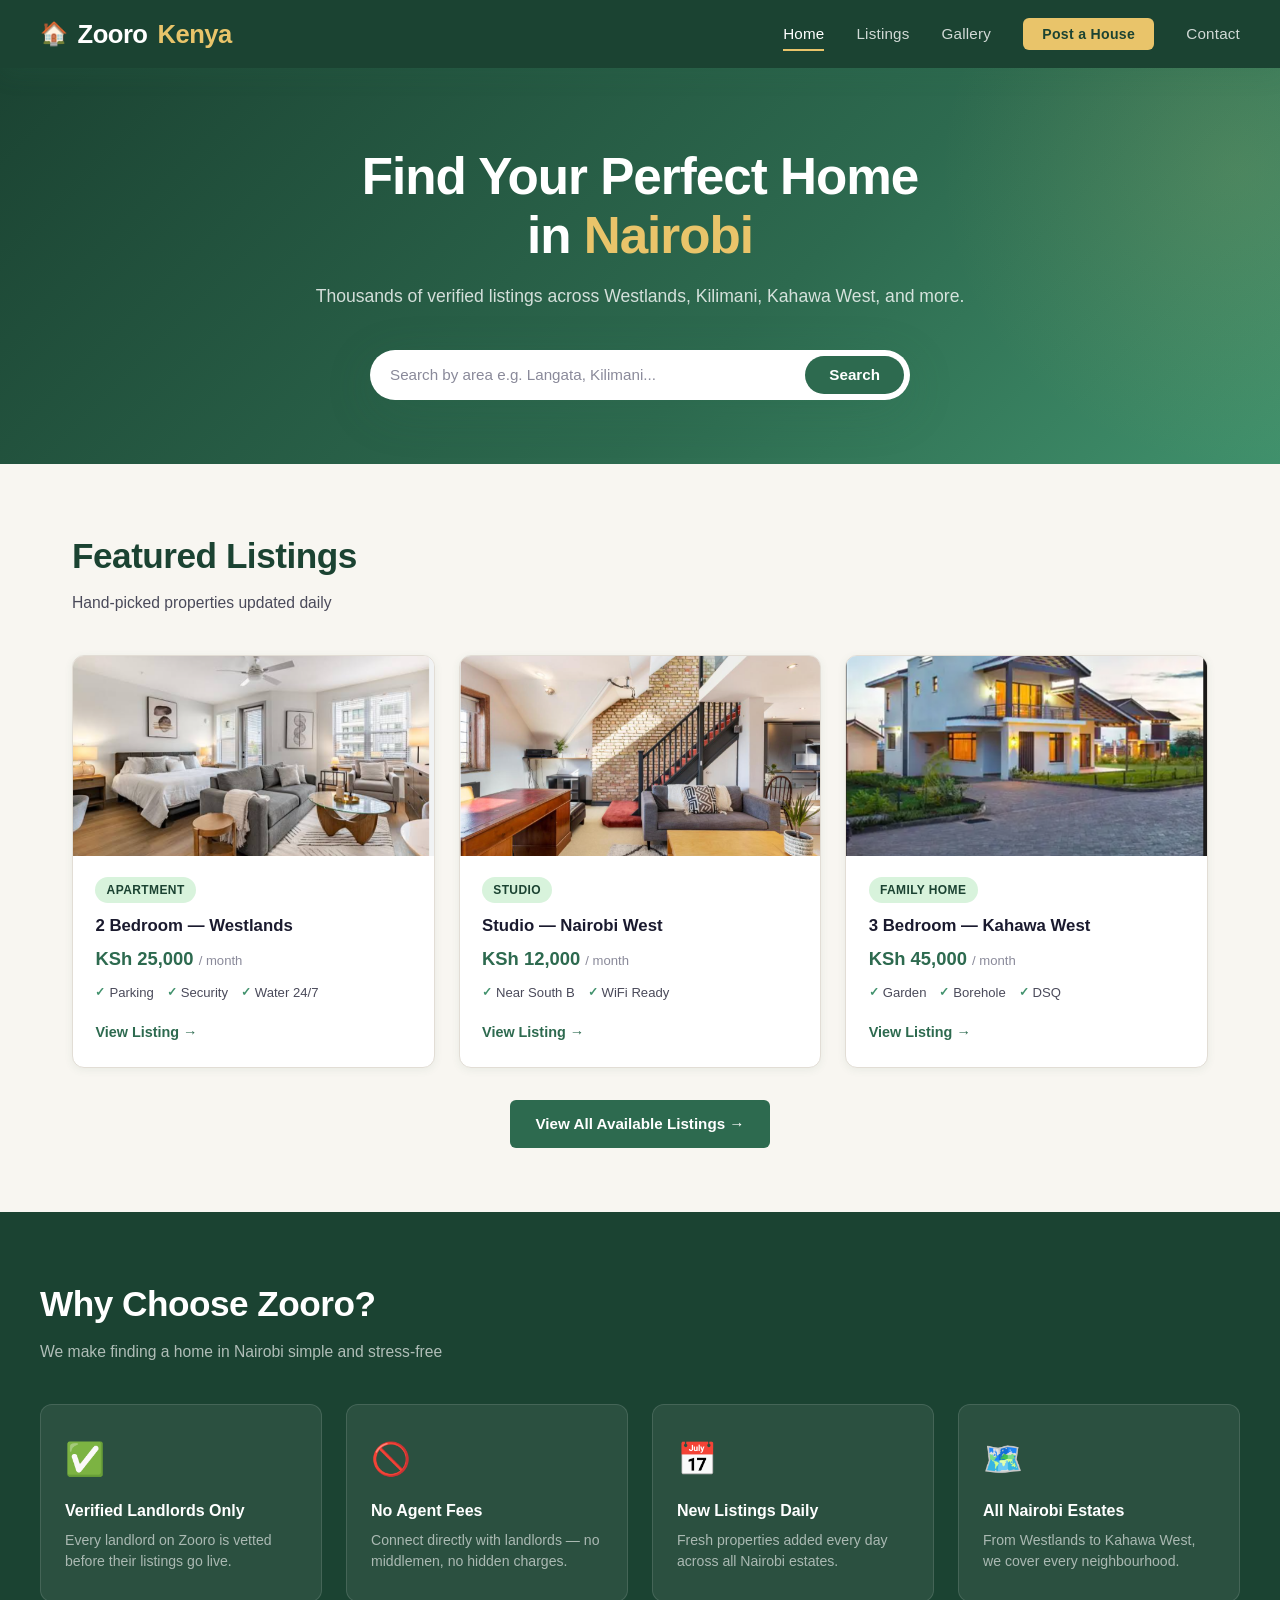
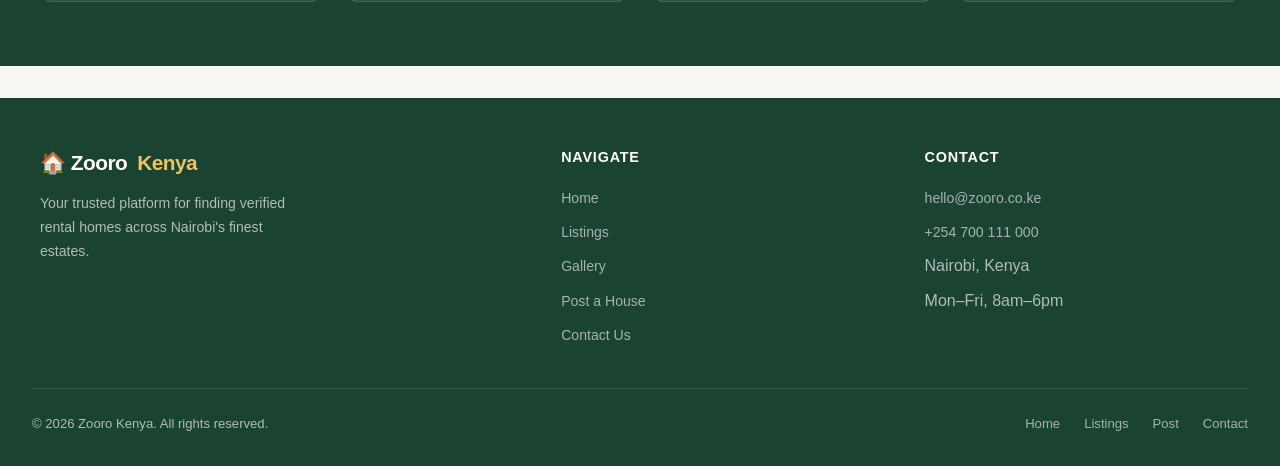
==== commit 52ef26ec: "Update image sources for property listings" ====
--- a/index.html
+++ b/index.html
@@ -43,7 +43,7 @@
     <div class="listings-grid">
 
       <article class="listing-card">
-        <img src="house1.jpg" alt="2 bedroom house in Westlands" />
+        <img src="house2.1.png" alt="2 bedroom house in Westlands" />
         <div class="listing-card-body">
           <span class="listing-tag">Apartment</span>
           <h3>2 Bedroom — Westlands</h3>
@@ -58,7 +58,7 @@
       </article>
 
       <article class="listing-card">
-        <img src="house2.jpg" alt="Studio apartment near South B" />
+        <img src="house4.png" alt="Studio apartment near South B" />
         <div class="listing-card-body">
           <span class="listing-tag">Studio</span>
           <h3>Studio — Nairobi West</h3>
@@ -72,7 +72,7 @@
       </article>
 
       <article class="listing-card">
-        <img src="house3.jpg" alt="3 bedroom in Kahawa West" />
+        <img src="house3.png" alt="3 bedroom in Kahawa West" />
         <div class="listing-card-body">
           <span class="listing-tag">Family Home</span>
           <h3>3 Bedroom — Kahawa West</h3>
